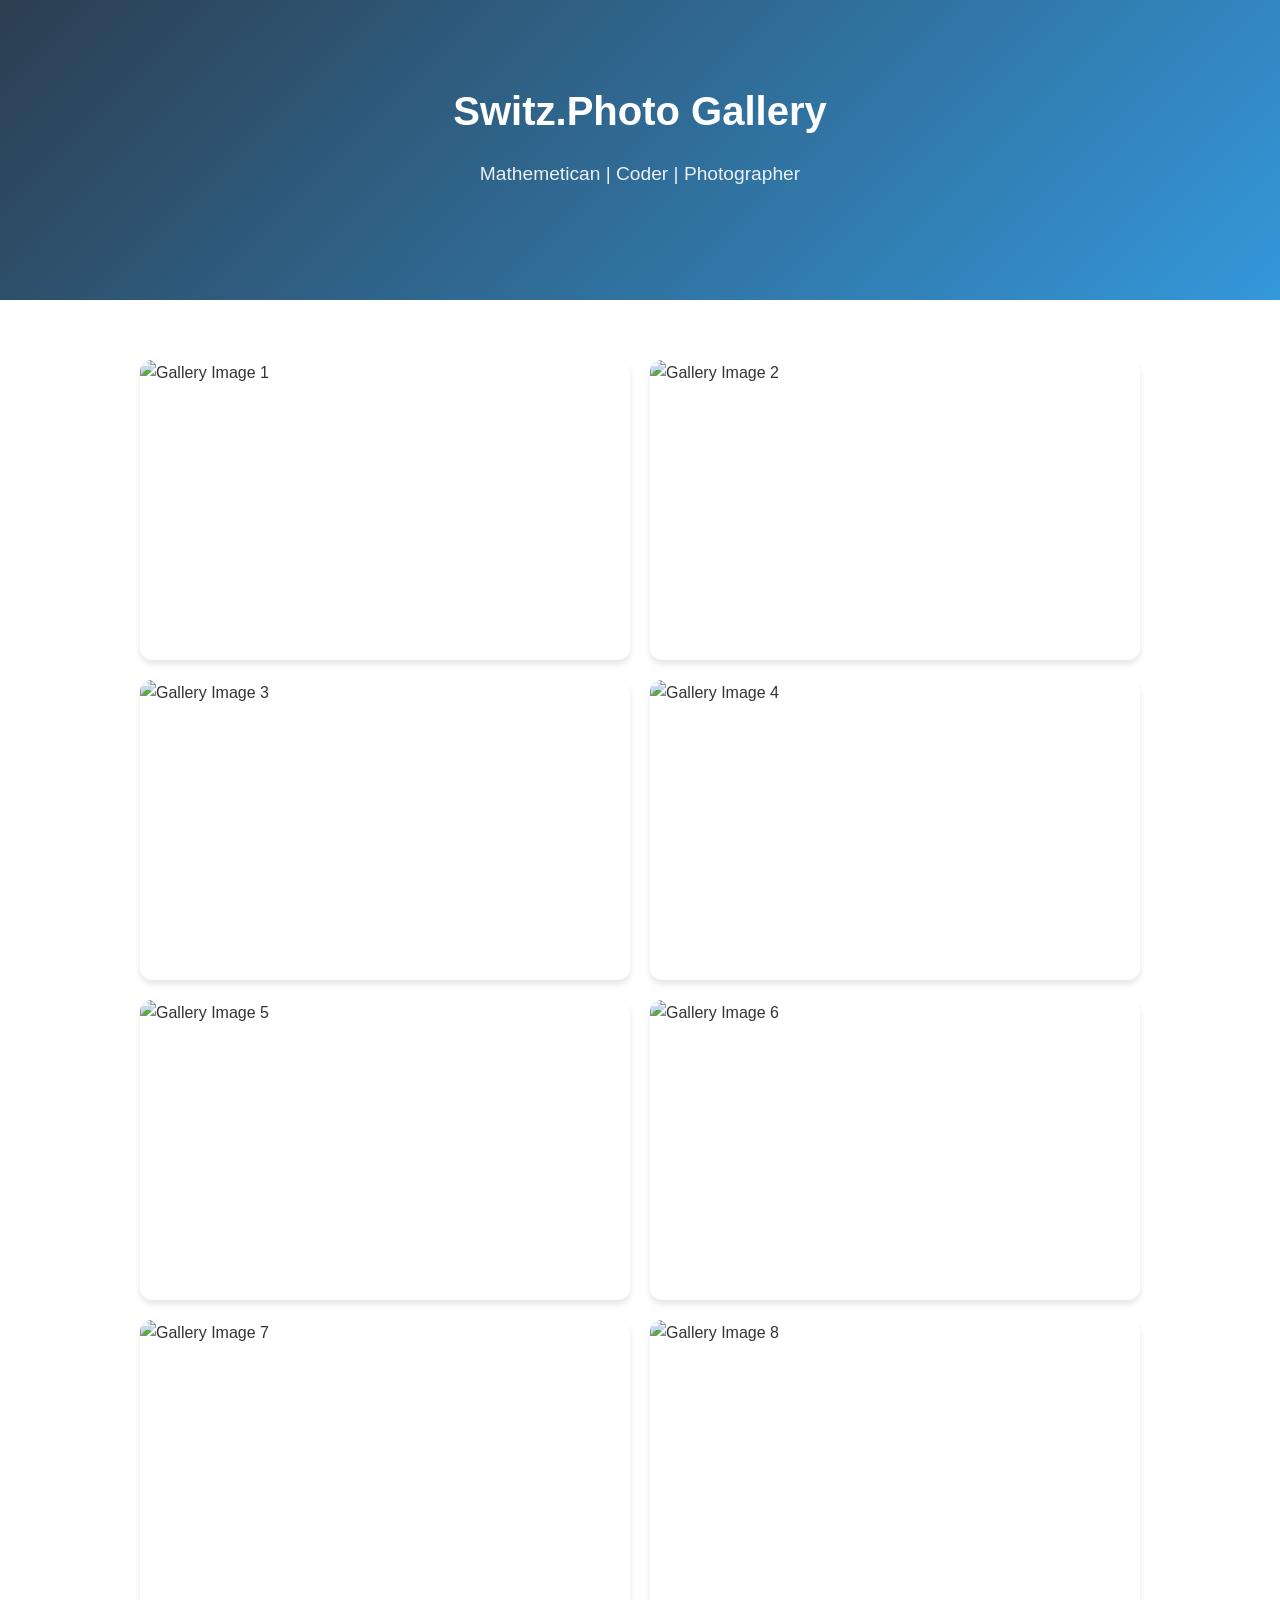
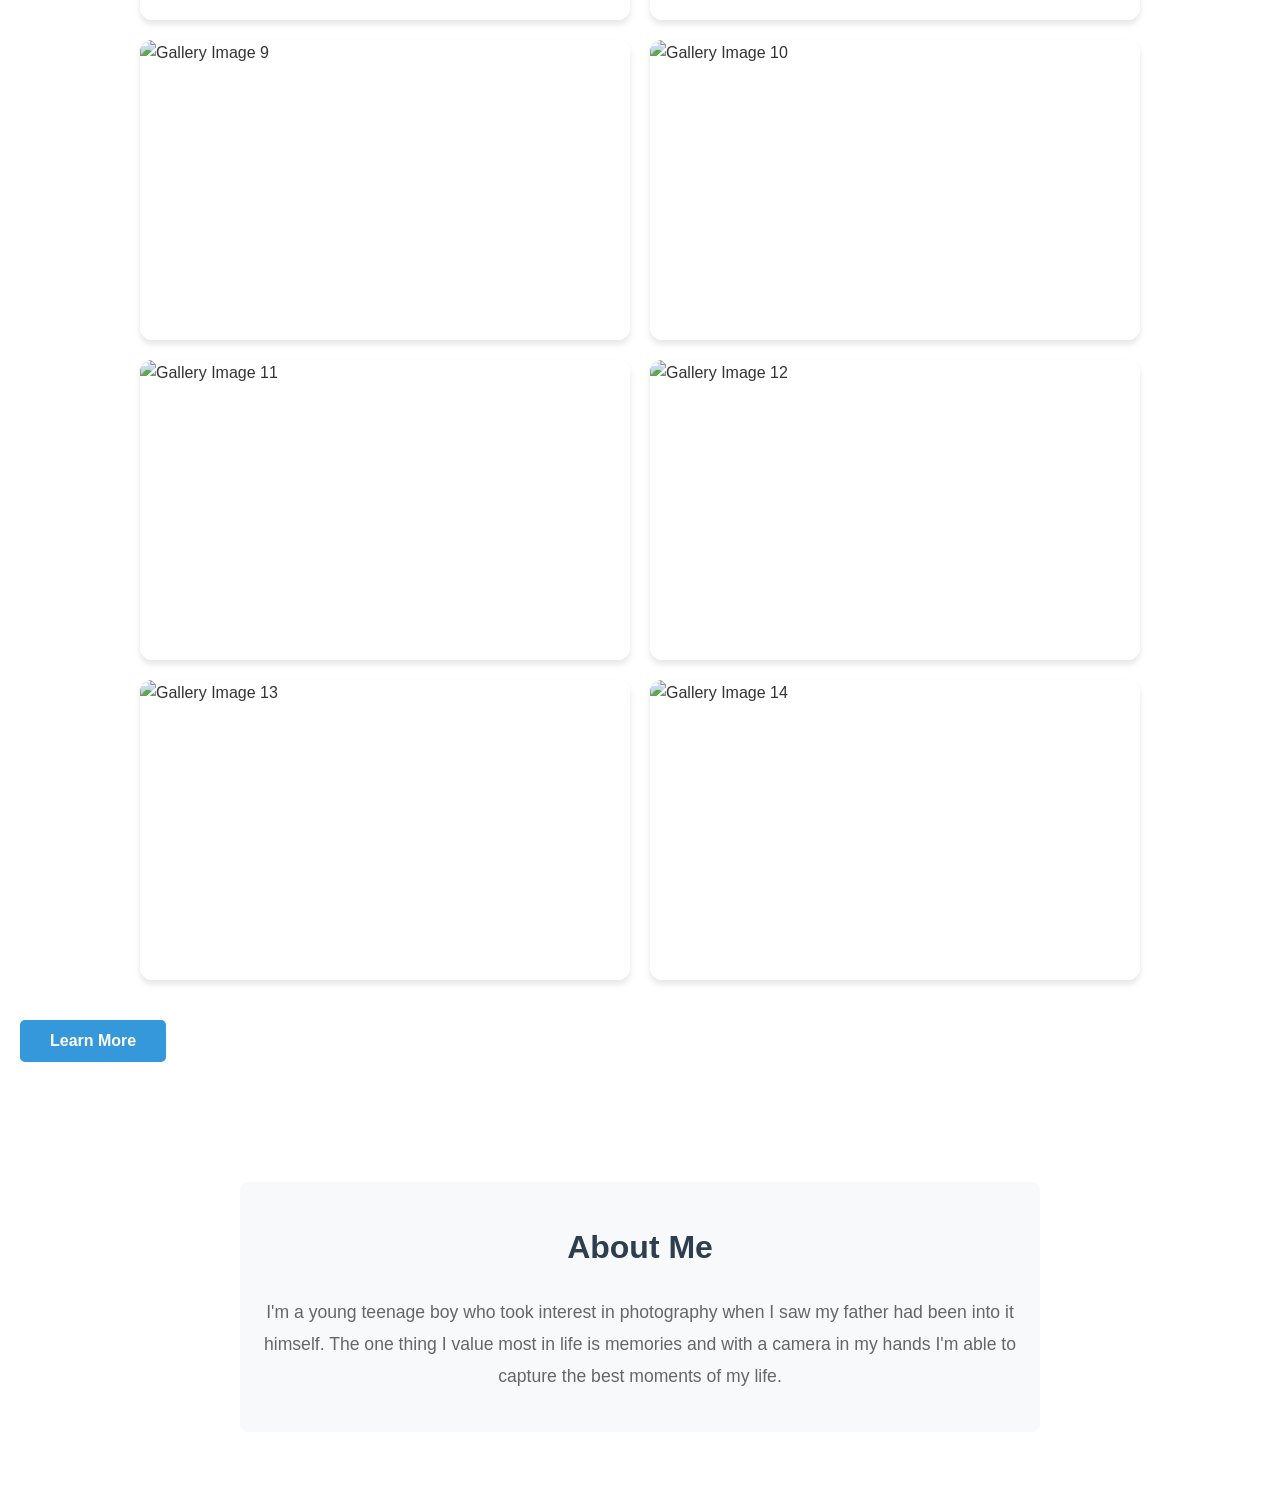
==== index.html @ 340852e8 "Structure Simple layout and design for Portfolio" ====
<!DOCTYPE html>
<html lang="en">
<head>
    <meta charset="UTF-8">
    <meta name="viewport" content="width=device-width, initial-scale=1.0">
    <meta name="description" content="Ty G - Full Stack Developer Portfolio">
    <title>Switz.Photo Gallery</title>
    <link rel="stylesheet" href="css/style.css">
    <link rel="stylesheet" href="css/responsive.css">
</head>
<body>
    <main>
        <section id="home" class="hero">
            <h1>Switz.Photo Gallery</h1>
            <p>Mathemetican | Coder | Photographer</p>
        </section>

        <section class="gallery">
            <div class="gallery-grid">
                <img src="" alt="Gallery Image 1" class="gallery-item">
                <img src="" alt="Gallery Image 2" class="gallery-item">
                <img src="" alt="Gallery Image 3" class="gallery-item">
                <img src="" alt="Gallery Image 4" class="gallery-item">
                <img src="" alt="Gallery Image 5" class="gallery-item">
                <img src="" alt="Gallery Image 6" class="gallery-item">
                <img src="" alt="Gallery Image 7" class="gallery-item">
                <img src="" alt="Gallery Image 8" class="gallery-item">
                <img src="" alt="Gallery Image 9" class="gallery-item">
                <img src="" alt="Gallery Image 10" class="gallery-item">
                <img src="" alt="Gallery Image 11" class="gallery-item">
                <img src="" alt="Gallery Image 12" class="gallery-item">
                <img src="" alt="Gallery Image 13" class="gallery-item">
                <img src="" alt="Gallery Image 14" class="gallery-item">
            </div>
            <button class="cta-btn"><a href="#about">Learn More</a></button>
        </section>

        <section id="about" class="about">
            <h2>About Me</h2>
            <p> I'm a young teenage boy who took interest in photography when I saw my father had been into it himself.
                The one thing I value most in life is memories and with a camera in my hands I'm able to capture the best moments
                of my life.
            </p>
        </section>
    </main>

    <script src="js/main.js"></script>
</body>
</html>
---- css/style.css ----
* {
    margin: 0;
    padding: 0;
    box-sizing: border-box;
}

:root {
    --primary-color: #2c3e50;
    --accent-color: #3498db;
    --text-dark: #333333;
    --text-light: #666666;
    --bg-white: #ffffff;
    --shadow: 0 4px 6px rgba(0, 0, 0, 0.1);
}

body {
    font-family: 'Segoe UI', Tahoma, Geneva, Verdana, sans-serif;
    background-color: var(--bg-white);
    color: var(--text-dark);
    line-height: 1.6;
}

/* ===== NAVBAR ===== */
.navbar {
    background-color: var(--primary-color);
    padding: 1rem 2rem;
    position: sticky;
    top: 0;
    z-index: 100;
    box-shadow: var(--shadow);
}

.navbar nav {
    display: flex;
    justify-content: space-between;
    align-items: center;
    max-width: 1200px;
    margin: 0 auto;
}

.logo {
    font-size: 1.5rem;
    font-weight: bold;
    color: var(--accent-color);
}

.nav-links {
    display: flex;
    list-style: none;
    gap: 2rem;
}

.nav-links a {
    color: var(--bg-white);
    text-decoration: none;
    font-weight: 500;
    transition: color 0.3s ease;
}

.nav-links a:hover {
    color: var(--accent-color);
}

/* ===== HERO SECTION ===== */
.hero {
    background: linear-gradient(135deg, var(--primary-color), var(--accent-color));
    color: var(--bg-white);
    padding: 60px 20px;
    text-align: center;
    min-height: 300px;
    display: flex;
    flex-direction: column;
    justify-content: center;
    align-items: center;
}

.hero h1 {
    font-size: 2.5rem;
    margin-bottom: 1rem;
}

.hero p {
    font-size: 1.2rem;
    margin-bottom: 2rem;
    opacity: 0.9;
}

/* ===== GALLERY SECTION ===== */
.gallery {
    padding: 60px 20px;
    background-color: var(--bg-white);
}

.gallery-grid {
    display: grid;
    grid-template-columns: repeat(2, 1fr);
    gap: 20px;
    max-width: 1000px;
    margin: 0 auto 40px;
}

.gallery-item {
    width: 100%;
    height: 300px;
    object-fit: cover;
    border-radius: 12px;
    cursor: pointer;
    transition: transform 0.3s ease, box-shadow 0.3s ease;
    box-shadow: var(--shadow);
}

.gallery-item:hover {
    transform: scale(1.05);
    box-shadow: 0 8px 12px rgba(0, 0, 0, 0.2);
}

/* ===== CTA BUTTON ===== */
.cta-btn {
    background-color: var(--accent-color);
    color: var(--bg-white);
    padding: 12px 30px;
    border: none;
    border-radius: 5px;
    font-size: 1rem;
    font-weight: bold;
    cursor: pointer;
    transition: background-color 0.3s ease, transform 0.2s ease;
    display: inline-block;
    text-align: center;
}

.cta-btn:hover {
    background-color: #2980b9;
    transform: translateY(-2px);
}

.cta-btn a {
    color: var(--bg-white);
    text-decoration: none;
}

/* ===== ABOUT SECTION ===== */
.about {
    max-width: 800px;
    margin: 60px auto;
    padding: 40px 20px;
    background-color: #f8f9fa;
    border-radius: 8px;
    text-align: center;
}

.about h2 {
    font-size: 2rem;
    color: var(--primary-color);
    margin-bottom: 1.5rem;
}

.about p {
    font-size: 1.1rem;
    color: var(--text-light);
    line-height: 1.8;
}

/* ===== FOOTER ===== */
footer {
    background-color: var(--primary-color);
    color: var(--bg-white);
    text-align: center;
    padding: 2rem;
    margin-top: 4rem;
}

.social-links {
    display: flex;
    justify-content: center;
    gap: 2rem;
    flex-wrap: wrap;
}

.social-links a {
    color: var(--accent-color);
    text-decoration: none;
    font-weight: 500;
    transition: color 0.3s ease;
}

.social-links a:hover {
    color: var(--bg-white);
}
---- css/responsive.css ----
/* ===== TABLET (max-width: 768px) ===== */
@media (max-width: 768px) {
    .logo {
        font-size: 1.2rem;
    }

    .nav-links {
        gap: 1rem;
    }

    .nav-links a {
        font-size: 0.95rem;
    }

    .hero h1 {
        font-size: 2rem;
    }

    .hero p {
        font-size: 1rem;
    }

    .gallery-grid {
        grid-template-columns: repeat(2, 1fr);
        gap: 15px;
    }

    .gallery-item {
        height: 250px;
    }

    .about h2 {
        font-size: 1.5rem;
    }

    .about p {
        font-size: 1rem;
    }

    .cta-btn {
        padding: 10px 25px;
        font-size: 0.95rem;
    }
}

/* ===== MOBILE (max-width: 480px) ===== */
@media (max-width: 480px) {
    .navbar nav {
        flex-direction: column;
        gap: 1rem;
    }

    .nav-links {
        gap: 1rem;
        flex-direction: column;
        text-align: center;
    }

    .hero {
        padding: 40px 15px;
        min-height: 250px;
    }

    .hero h1 {
        font-size: 1.5rem;
    }

    .hero p {
        font-size: 0.95rem;
    }

    .gallery {
        padding: 40px 15px;
    }

    .gallery-grid {
        grid-template-columns: 1fr;
        gap: 15px;
    }

    .gallery-item {
        height: 250px;
    }

    .about {
        margin: 40px 15px;
        padding: 30px 15px;
    }

    .about h2 {
        font-size: 1.3rem;
    }

    .about p {
        font-size: 0.95rem;
    }

    .cta-btn {
        padding: 10px 20px;
        font-size: 0.9rem;
    }

    .social-links {
        gap: 1rem;
    }
}
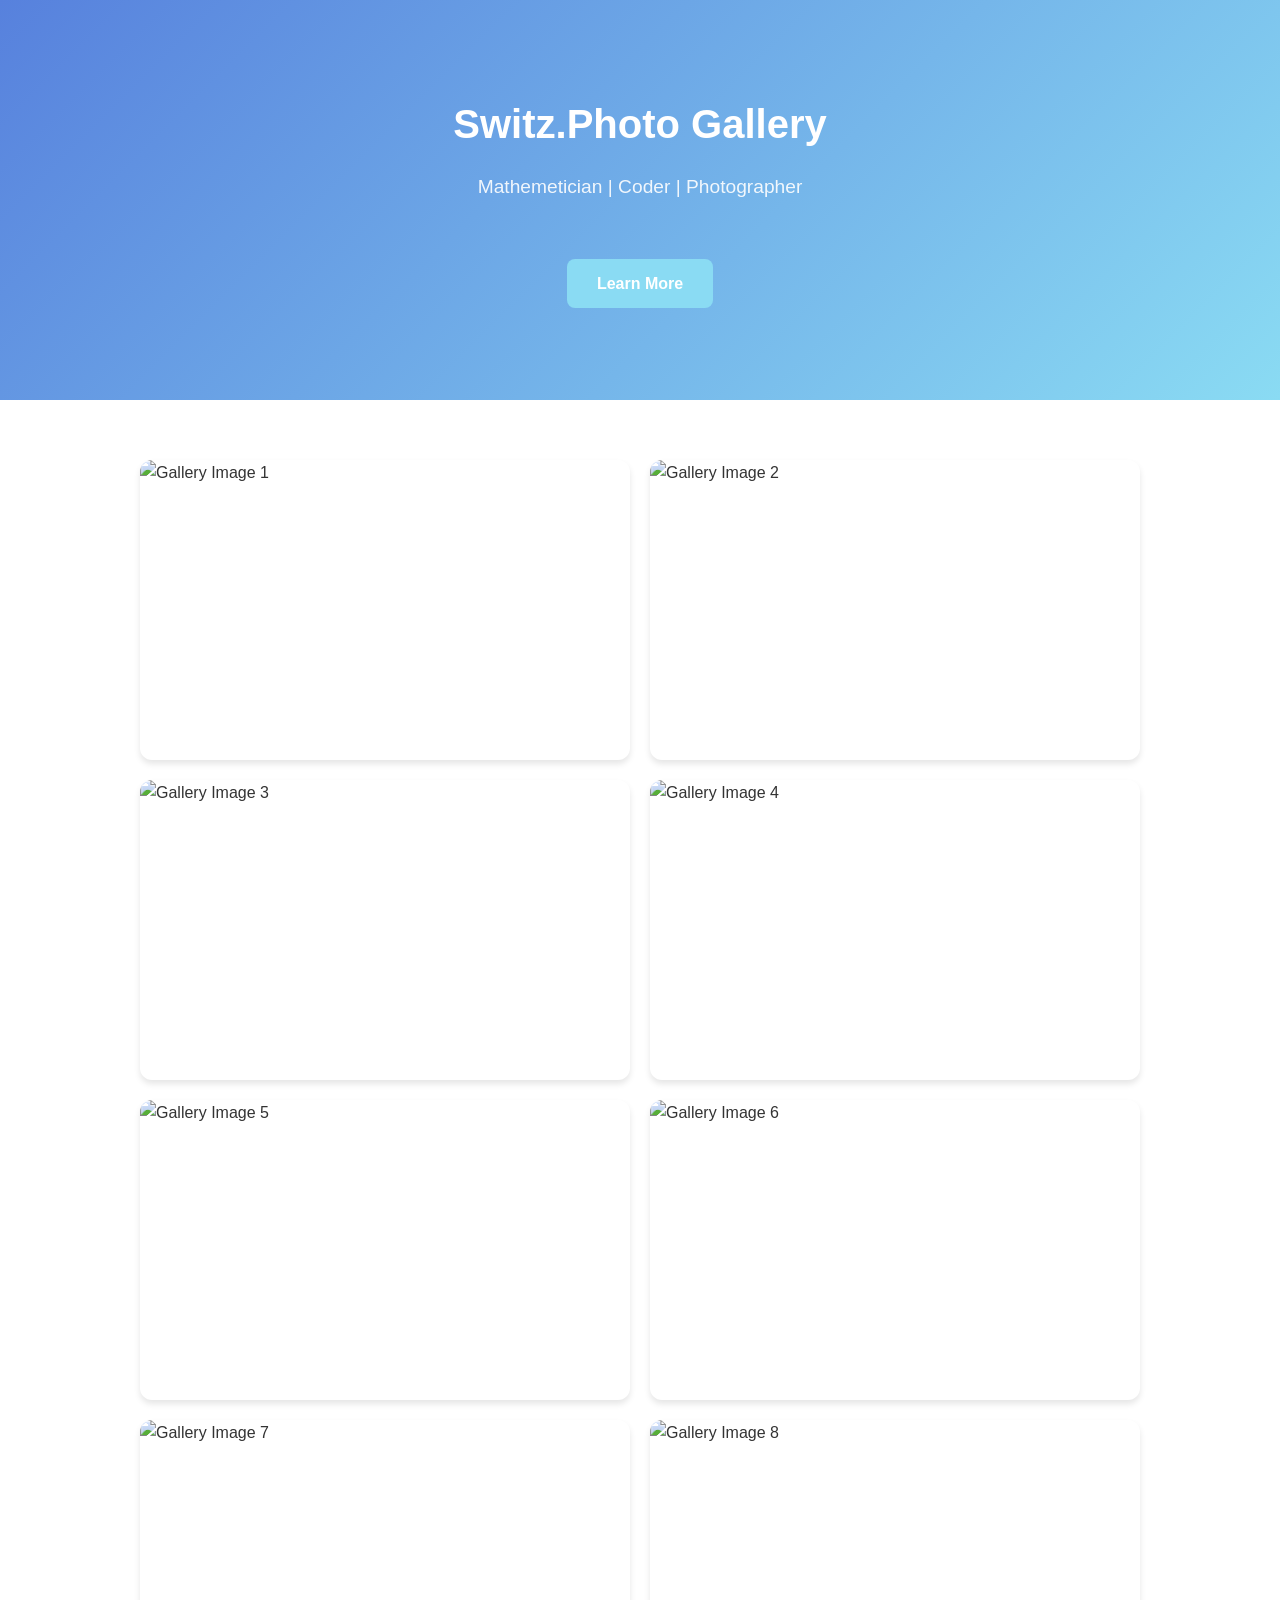
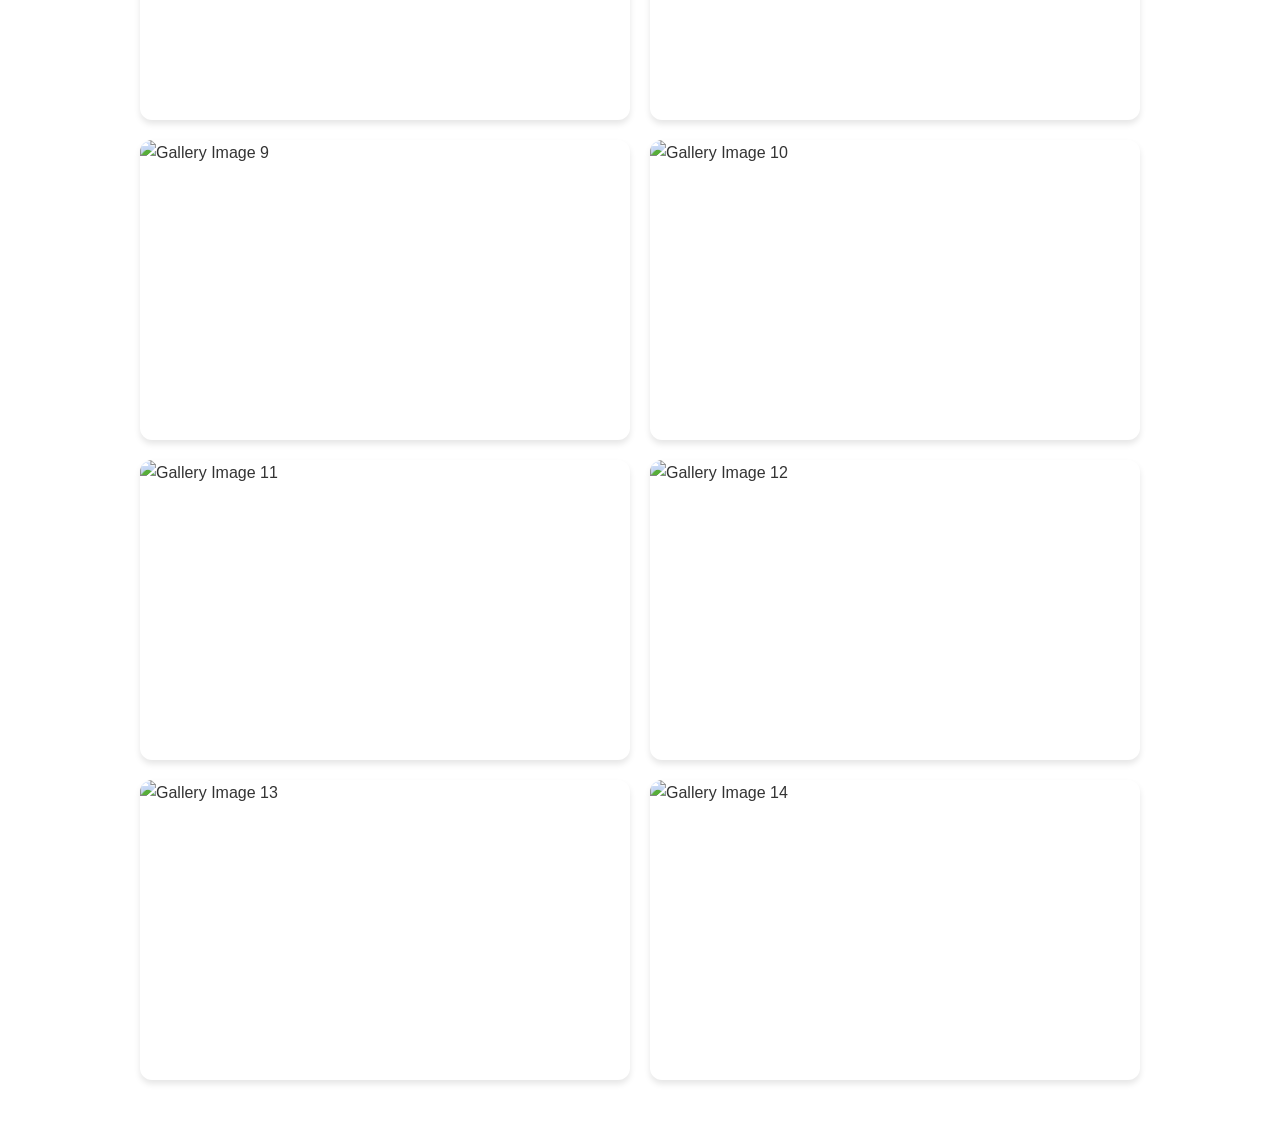
==== commit 8dc2381a: "New Page Added a new page and configured colors" ====
--- a/index.html
+++ b/index.html
@@ -12,7 +12,8 @@
     <main>
         <section id="home" class="hero">
             <h1>Switz.Photo Gallery</h1>
-            <p>Mathemetican | Coder | Photographer</p>
+            <p>Mathemetician | Coder | Photographer</p>
+            <a href="about.html" class="cta-btn">Learn More</a>
         </section>
 
         <section class="gallery">
@@ -32,18 +33,9 @@
                 <img src="" alt="Gallery Image 13" class="gallery-item">
                 <img src="" alt="Gallery Image 14" class="gallery-item">
             </div>
-            <button class="cta-btn"><a href="#about">Learn More</a></button>
-        </section>
-
-        <section id="about" class="about">
-            <h2>About Me</h2>
-            <p> I'm a young teenage boy who took interest in photography when I saw my father had been into it himself.
-                The one thing I value most in life is memories and with a camera in my hands I'm able to capture the best moments
-                of my life.
-            </p>
         </section>
     </main>
-
+    
     <script src="js/main.js"></script>
 </body>
 </html>
--- a/css/style.css
+++ b/css/style.css
@@ -5,8 +5,8 @@
 }
 
 :root {
-    --primary-color: #2c3e50;
-    --accent-color: #3498db;
+    --primary-color: #5781dd;
+    --accent-color: #8adbf3;
     --text-dark: #333333;
     --text-light: #666666;
     --bg-white: #ffffff;
@@ -15,9 +15,10 @@
 
 body {
     font-family: 'Segoe UI', Tahoma, Geneva, Verdana, sans-serif;
-    background-color: var(--bg-white);
+    background: linear-gradient(135deg, var(--primary-color), var(--accent-color));
     color: var(--text-dark);
     line-height: 1.6;
+    min-height: 100vh;
 }
 
 /* ===== NAVBAR ===== */
@@ -65,9 +66,9 @@
 .hero {
     background: linear-gradient(135deg, var(--primary-color), var(--accent-color));
     color: var(--bg-white);
-    padding: 60px 20px;
+    padding: 80px 20px;
     text-align: center;
-    min-height: 300px;
+    min-height: 400px;
     display: flex;
     flex-direction: column;
     justify-content: center;
@@ -85,6 +86,9 @@
     opacity: 0.9;
 }
 
+/* ===== GALLERY SECTION ===== */
+/* ===== GALLERY SECTION ===== */
+/* ===== GALLERY SECTION ===== */
 /* ===== GALLERY SECTION ===== */
 .gallery {
     padding: 60px 20px;
@@ -96,7 +100,7 @@
     grid-template-columns: repeat(2, 1fr);
     gap: 20px;
     max-width: 1000px;
-    margin: 0 auto 40px;
+    margin: 0 auto;
 }
 
 .gallery-item {
@@ -105,45 +109,70 @@
     object-fit: cover;
     border-radius: 12px;
     cursor: pointer;
-    transition: transform 0.3s ease, box-shadow 0.3s ease;
     box-shadow: var(--shadow);
+    position: relative;
+    overflow: hidden;
+    transition: transform 0.2s ease, box-shadow 0.3s ease;
+}
+
+.gallery-item::before {
+    content: '';
+    position: absolute;
+    top: 0;
+    left: 0;
+    width: 100%;
+    height: 100%;
+    background: radial-gradient(circle 150px at var(--mouse-x, 50%) var(--mouse-y, 50%), rgba(138, 219, 243, 0.3), transparent 80%);
+    pointer-events: none;
+    opacity: 0;
+    transition: opacity 0.3s ease;
+    border-radius: 12px;
+    z-index: 1;
 }
 
 .gallery-item:hover {
-    transform: scale(1.05);
-    box-shadow: 0 8px 12px rgba(0, 0, 0, 0.2);
+    transform: scale(1.08);
+    box-shadow: 0 12px 20px rgba(87, 129, 221, 0.4);
+}
+
+.gallery-item:hover::before {
+    opacity: 1;
 }
 
 /* ===== CTA BUTTON ===== */
 .cta-btn {
     background-color: var(--accent-color);
-    color: var(--bg-white);
+    margin-top: 1.5rem;
     padding: 12px 30px;
     border: none;
-    border-radius: 5px;
+    border-radius: 8px;
     font-size: 1rem;
-    font-weight: bold;
+    font-weight: 600;
+    color: white;
     cursor: pointer;
-    transition: background-color 0.3s ease, transform 0.2s ease;
+    text-decoration: none;
     display: inline-block;
-    text-align: center;
+    transition: transform 0.3s ease, box-shadow 0.3s ease;
+    z-index: 10;
+    position: relative;
+    pointer-events: auto;
 }
 
 .cta-btn:hover {
-    background-color: #2980b9;
     transform: translateY(-2px);
-}
-
-.cta-btn a {
-    color: var(--bg-white);
-    text-decoration: none;
-}
+    box-shadow: 0 8px 16px rgba(87, 129, 221, 0.3);
+}
+
+.cta-btn:active {
+    transform: translateY(0);
+}
+
 
 /* ===== ABOUT SECTION ===== */
 .about {
     max-width: 800px;
     margin: 60px auto;
-    padding: 40px 20px;
+    padding: 60px 20px;
     background-color: #f8f9fa;
     border-radius: 8px;
     text-align: center;
@@ -159,15 +188,6 @@
     font-size: 1.1rem;
     color: var(--text-light);
     line-height: 1.8;
-}
-
-/* ===== FOOTER ===== */
-footer {
-    background-color: var(--primary-color);
-    color: var(--bg-white);
-    text-align: center;
-    padding: 2rem;
-    margin-top: 4rem;
 }
 
 .social-links {
@@ -186,4 +206,4 @@
 
 .social-links a:hover {
     color: var(--bg-white);
-}
+}
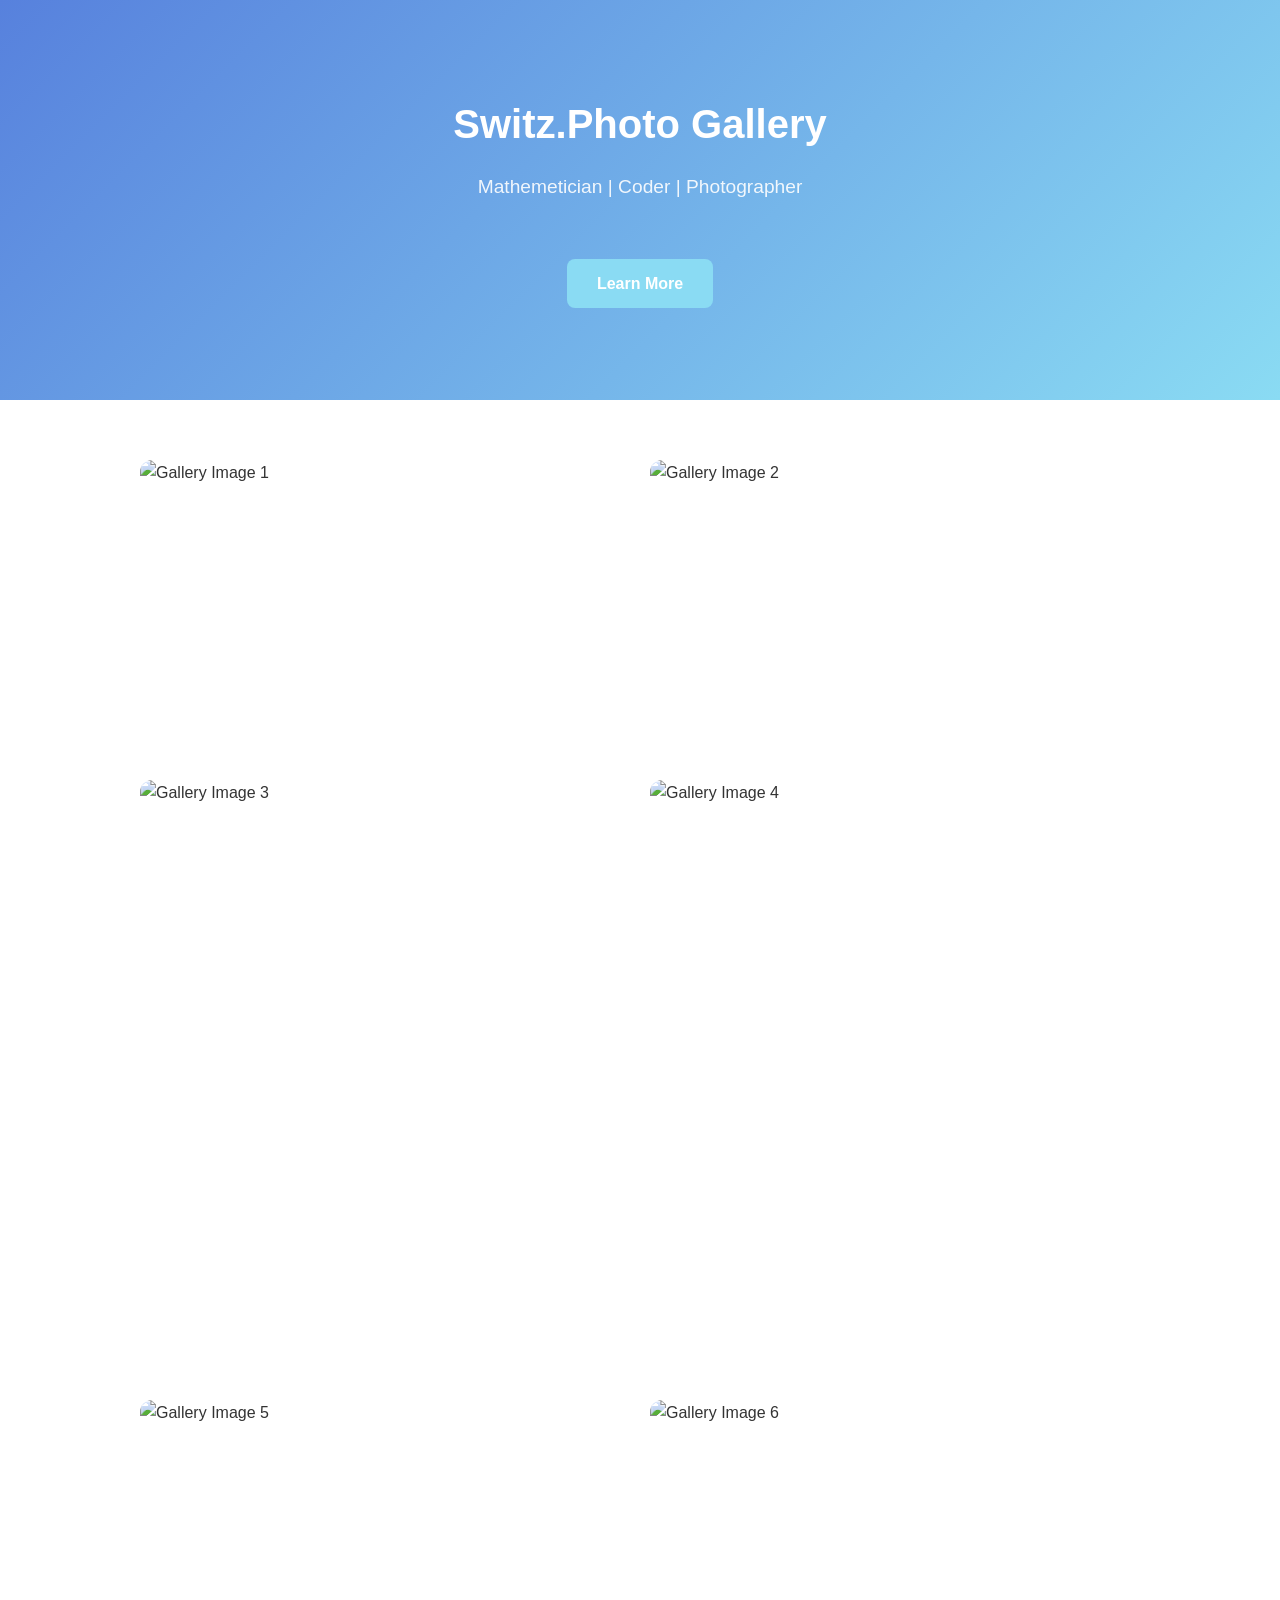
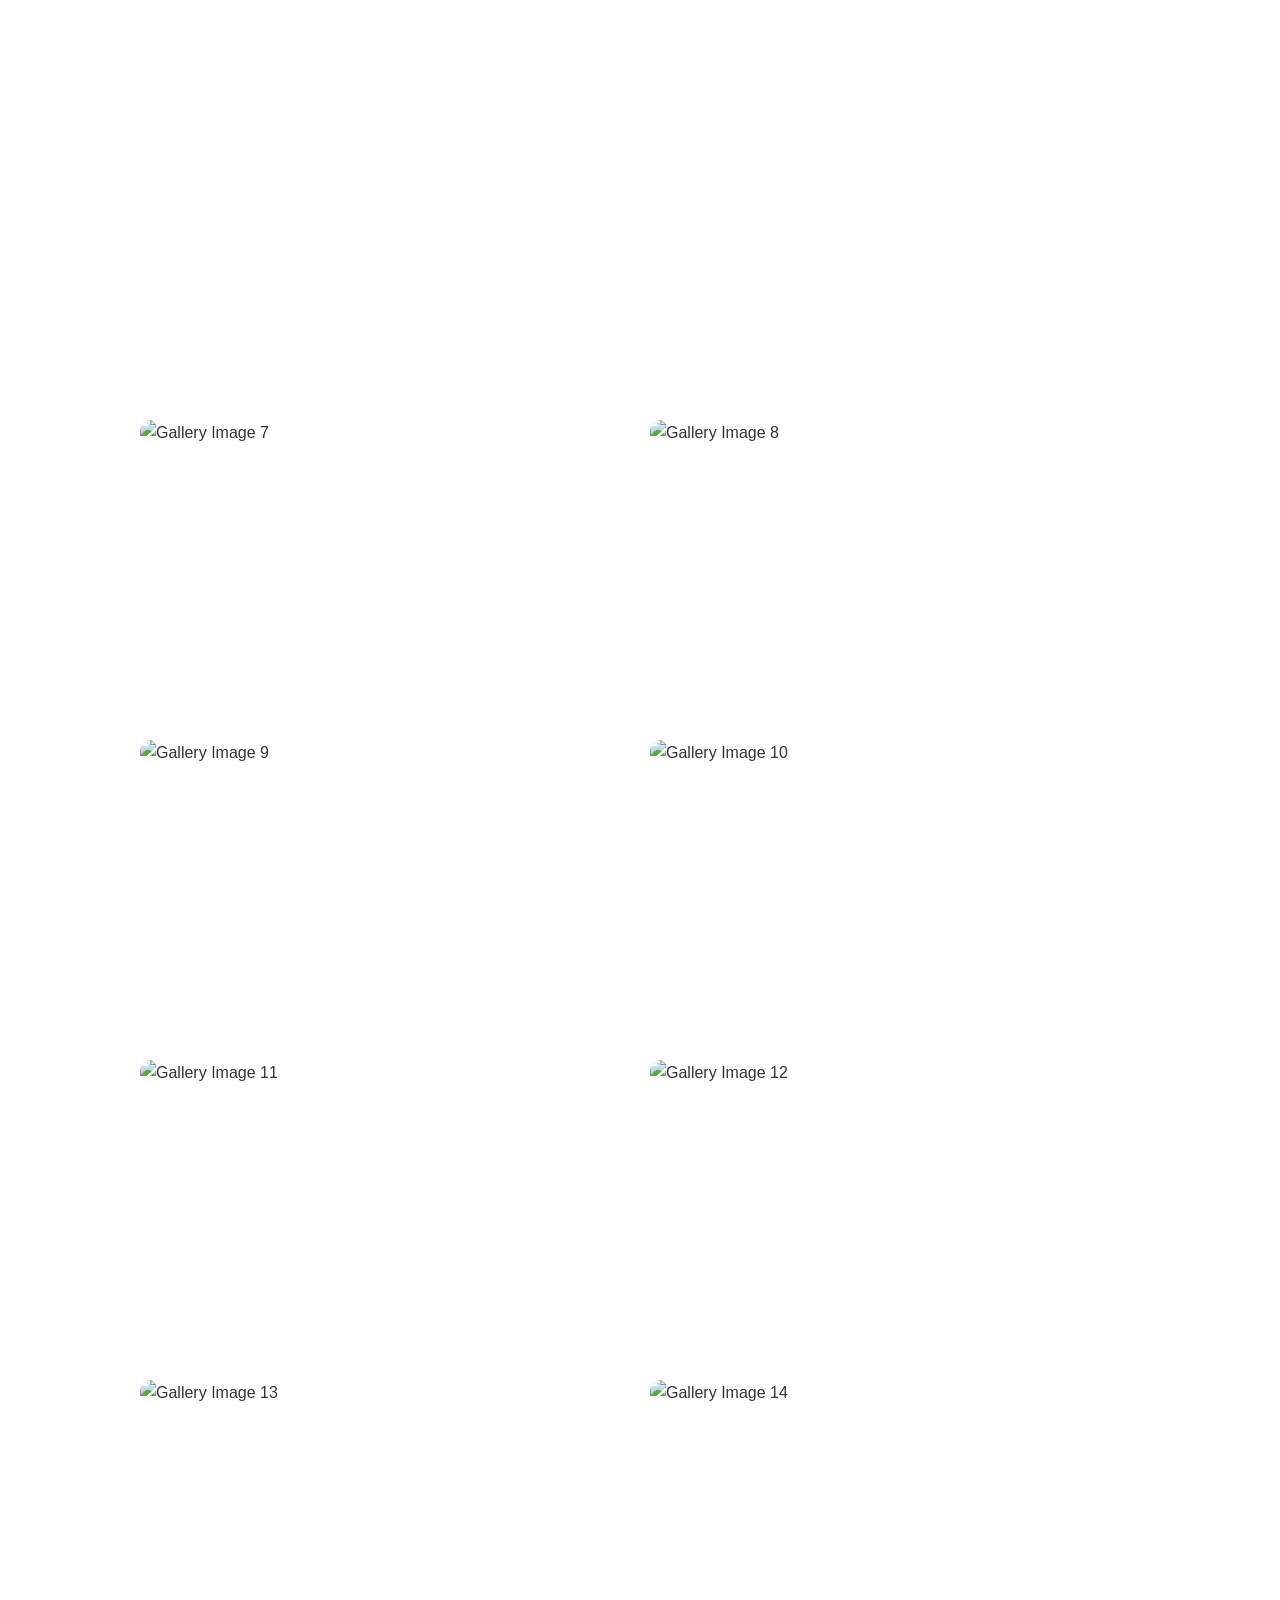
==== commit 18f82d58: "Pictures Added 14 pictures, 4 of which are vertical" ====
--- a/index.html
+++ b/index.html
@@ -18,20 +18,20 @@
 
         <section class="gallery">
             <div class="gallery-grid">
-                <img src="" alt="Gallery Image 1" class="gallery-item">
-                <img src="" alt="Gallery Image 2" class="gallery-item">
-                <img src="" alt="Gallery Image 3" class="gallery-item">
-                <img src="" alt="Gallery Image 4" class="gallery-item">
-                <img src="" alt="Gallery Image 5" class="gallery-item">
-                <img src="" alt="Gallery Image 6" class="gallery-item">
-                <img src="" alt="Gallery Image 7" class="gallery-item">
-                <img src="" alt="Gallery Image 8" class="gallery-item">
-                <img src="" alt="Gallery Image 9" class="gallery-item">
-                <img src="" alt="Gallery Image 10" class="gallery-item">
-                <img src="" alt="Gallery Image 11" class="gallery-item">
-                <img src="" alt="Gallery Image 12" class="gallery-item">
-                <img src="" alt="Gallery Image 13" class="gallery-item">
-                <img src="" alt="Gallery Image 14" class="gallery-item">
+                <img src="Boys Photo Mount Jungfrau.jpg" alt="Gallery Image 1" class="gallery-item">
+                <img src="Grindelwald Mountains.jpg" alt="Gallery Image 2" class="gallery-item">
+                <img src="Lint Chocolate Museum Zurich.jpg" alt="Gallery Image 3" class="gallery-item vertical">
+                <img src="Waterfall Lauterbrunnen.jpg" alt="Gallery Image 4" class="gallery-item vertical">
+                <img src="Lucerne Ferry.jpg" alt="Gallery Image 5" class="gallery-item vertical">
+                <img src="\Mount Jungfrau.jpg" alt="Gallery Image 6" class="gallery-item vertical">
+                <img src="Lucerne Mountains.jpg" alt="Gallery Image 7" class="gallery-item">
+                <img src="Lucerne Urban Buildings.jpg" alt="Gallery Image 8" class="gallery-item">
+                <img src="Lucerne Lion Monument.jpg" alt="Gallery Image 9" class="gallery-item">
+                <img src="Mount Titlis Wyatt.jpg" alt="Gallery Image 10" class="gallery-item">
+                <img src="Mountains Lauterbrunnen.jpg" alt="Gallery Image 11" class="gallery-item">
+                <img src="River Nature Zurmatt.jpg" alt="Gallery Image 12" class="gallery-item">
+                <img src="Lucerne Black-White Mountains.jpg" alt="Gallery Image 13" class="gallery-item">
+                <img src="Zurich Dark Building.jpg" alt="Gallery Image 14" class="gallery-item">
             </div>
         </section>
     </main>
--- a/css/style.css
+++ b/css/style.css
@@ -97,27 +97,29 @@
 
 .gallery-grid {
     display: grid;
-    grid-template-columns: repeat(2, 1fr);
+    grid-template-columns: repeat(2, 1fr);  /* Change to 4 columns */
     gap: 20px;
     max-width: 1000px;
     margin: 0 auto;
+    justify-items: start;
 }
 
 .gallery-item {
     width: 100%;
     height: 300px;
+    display: block;
+    border-radius: 12px;
     object-fit: cover;
-    border-radius: 12px;
-    cursor: pointer;
-    box-shadow: var(--shadow);
     position: relative;
     overflow: hidden;
     transition: transform 0.2s ease, box-shadow 0.3s ease;
-}
+    image-rendering: -webkit-optimize-contrast;  /* Sharp scaling */
+}
+
 
 .gallery-item::before {
     content: '';
-    position: absolute;
+    position: relative;
     top: 0;
     left: 0;
     width: 100%;
@@ -137,6 +139,11 @@
 
 .gallery-item:hover::before {
     opacity: 1;
+}
+
+.gallery-item.vertical {
+    height: 600px;
+    width: 100%;
 }
 
 /* ===== CTA BUTTON ===== */
@@ -206,4 +213,4 @@
 
 .social-links a:hover {
     color: var(--bg-white);
-}+}
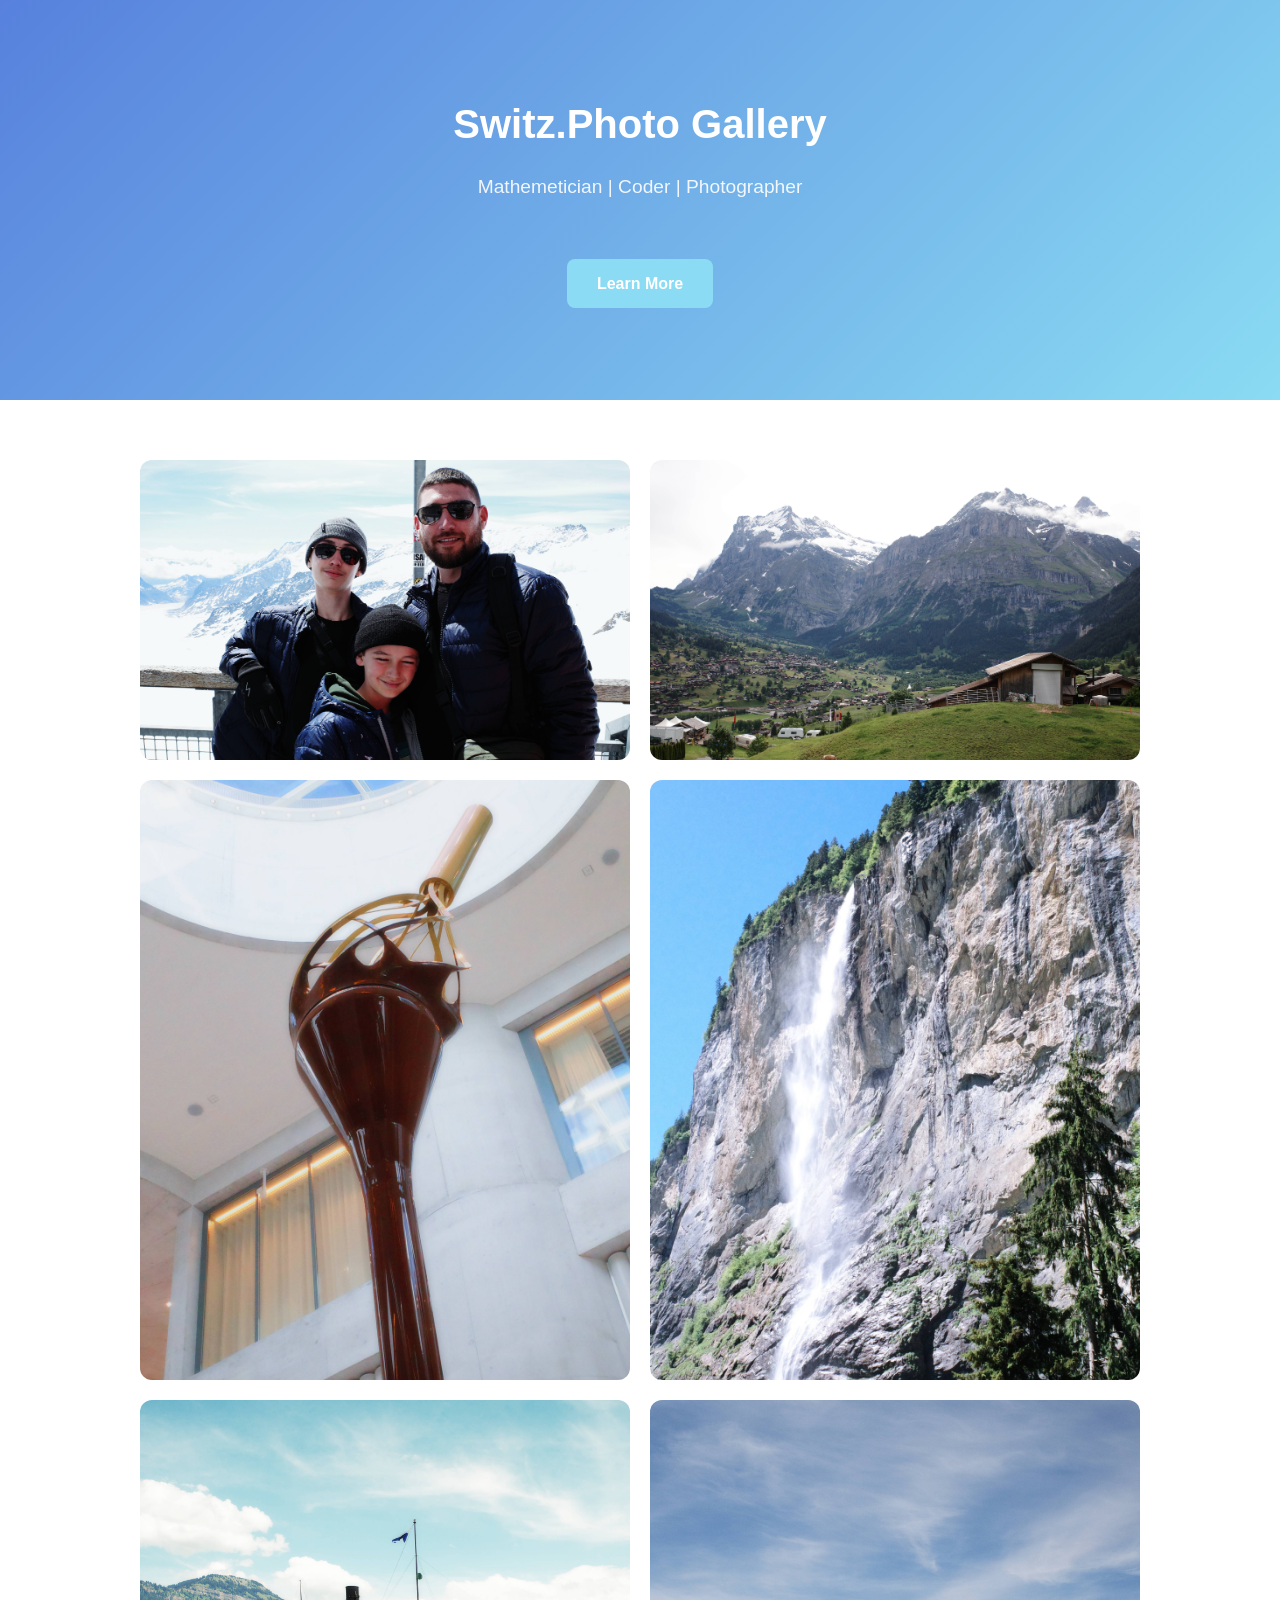
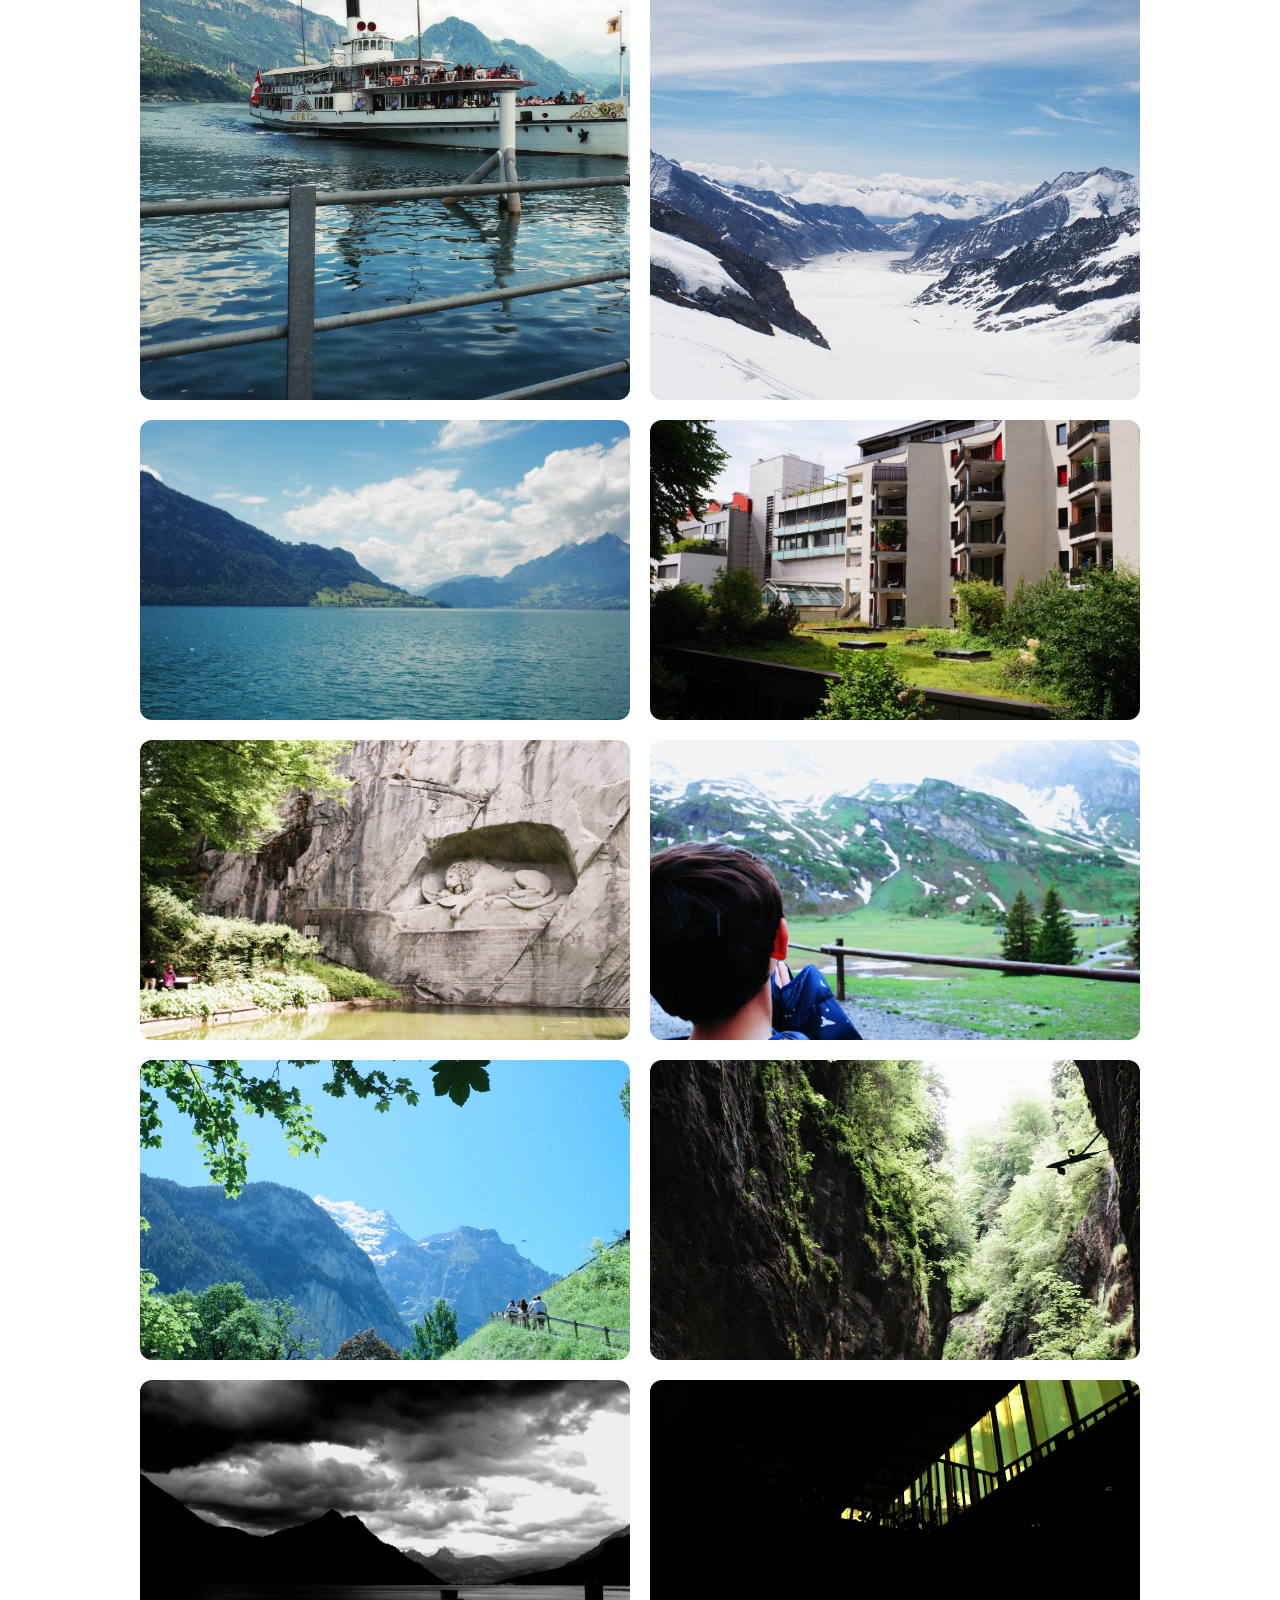
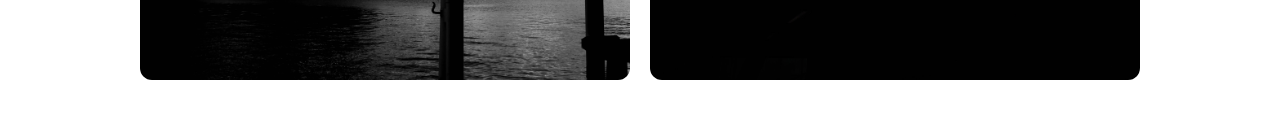
==== commit 3aba07e2: "Fixed quailty issues" ====
--- a/index.html
+++ b/index.html
@@ -18,20 +18,20 @@
 
         <section class="gallery">
             <div class="gallery-grid">
-                <img src="Boys Photo Mount Jungfrau.jpg" alt="Gallery Image 1" class="gallery-item">
-                <img src="Grindelwald Mountains.jpg" alt="Gallery Image 2" class="gallery-item">
-                <img src="Lint Chocolate Museum Zurich.jpg" alt="Gallery Image 3" class="gallery-item vertical">
-                <img src="Waterfall Lauterbrunnen.jpg" alt="Gallery Image 4" class="gallery-item vertical">
-                <img src="Lucerne Ferry.jpg" alt="Gallery Image 5" class="gallery-item vertical">
-                <img src="\Mount Jungfrau.jpg" alt="Gallery Image 6" class="gallery-item vertical">
-                <img src="Lucerne Mountains.jpg" alt="Gallery Image 7" class="gallery-item">
-                <img src="Lucerne Urban Buildings.jpg" alt="Gallery Image 8" class="gallery-item">
-                <img src="Lucerne Lion Monument.jpg" alt="Gallery Image 9" class="gallery-item">
-                <img src="Mount Titlis Wyatt.jpg" alt="Gallery Image 10" class="gallery-item">
-                <img src="Mountains Lauterbrunnen.jpg" alt="Gallery Image 11" class="gallery-item">
-                <img src="River Nature Zurmatt.jpg" alt="Gallery Image 12" class="gallery-item">
-                <img src="Lucerne Black-White Mountains.jpg" alt="Gallery Image 13" class="gallery-item">
-                <img src="Zurich Dark Building.jpg" alt="Gallery Image 14" class="gallery-item">
+                <img src="images/Boys Photo Mount Jungfrau.jpg" alt="Gallery Image 1" class="gallery-item">
+                <img src="images/Grindelwald Mountains.jpg" alt="Gallery Image 2" class="gallery-item">
+                <img src="images/Lint Chocolate Museum Zurich.jpg" alt="Gallery Image 3" class="gallery-item vertical">
+                <img src="images/Waterfall Lauterbrunnen.jpg" alt="Gallery Image 4" class="gallery-item vertical">
+                <img src="images/Lucerne Ferry.jpg" alt="Gallery Image 5" class="gallery-item vertical">
+                <img src="images/Mount Jungfrau.jpg" alt="Gallery Image 6" class="gallery-item vertical">
+                <img src="images/Lucerne Mountains.jpg" alt="Gallery Image 7" class="gallery-item">
+                <img src="images/Lucerne Urban Buildings.jpg" alt="Gallery Image 8" class="gallery-item">
+                <img src="images/Lucerne Lion Monument.jpg" alt="Gallery Image 9" class="gallery-item">
+                <img src="images/Mount Titlis Wyatt.jpg" alt="Gallery Image 10" class="gallery-item">
+                <img src="images/Mountains Lauterbrunnen.jpg" alt="Gallery Image 11" class="gallery-item">
+                <img src="images/River Nature Zurmatt.jpg" alt="Gallery Image 12" class="gallery-item">
+                <img src="images/Lucerne Black-White Mountains.jpg" alt="Gallery Image 13" class="gallery-item">
+                <img src="images/Zurich Dark Building.jpg" alt="Gallery Image 14" class="gallery-item">
             </div>
         </section>
     </main>
--- a/css/style.css
+++ b/css/style.css
@@ -110,10 +110,15 @@
     display: block;
     border-radius: 12px;
     object-fit: cover;
+    object-position: center;
     position: relative;
     overflow: hidden;
-    transition: transform 0.2s ease, box-shadow 0.3s ease;
-    image-rendering: -webkit-optimize-contrast;  /* Sharp scaling */
+    transition: transform 0.28s cubic-bezier(0.2, 0.8, 0.2, 1), box-shadow 0.3s ease;
+    transform-origin: center center;
+    transform: translateZ(0);
+    backface-visibility: hidden;
+    will-change: transform;
+    image-rendering: auto;
 }
 
 
@@ -133,7 +138,7 @@
 }
 
 .gallery-item:hover {
-    transform: scale(1.08);
+    transform: scale(1.03) translateZ(0);
     box-shadow: 0 12px 20px rgba(87, 129, 221, 0.4);
 }
 
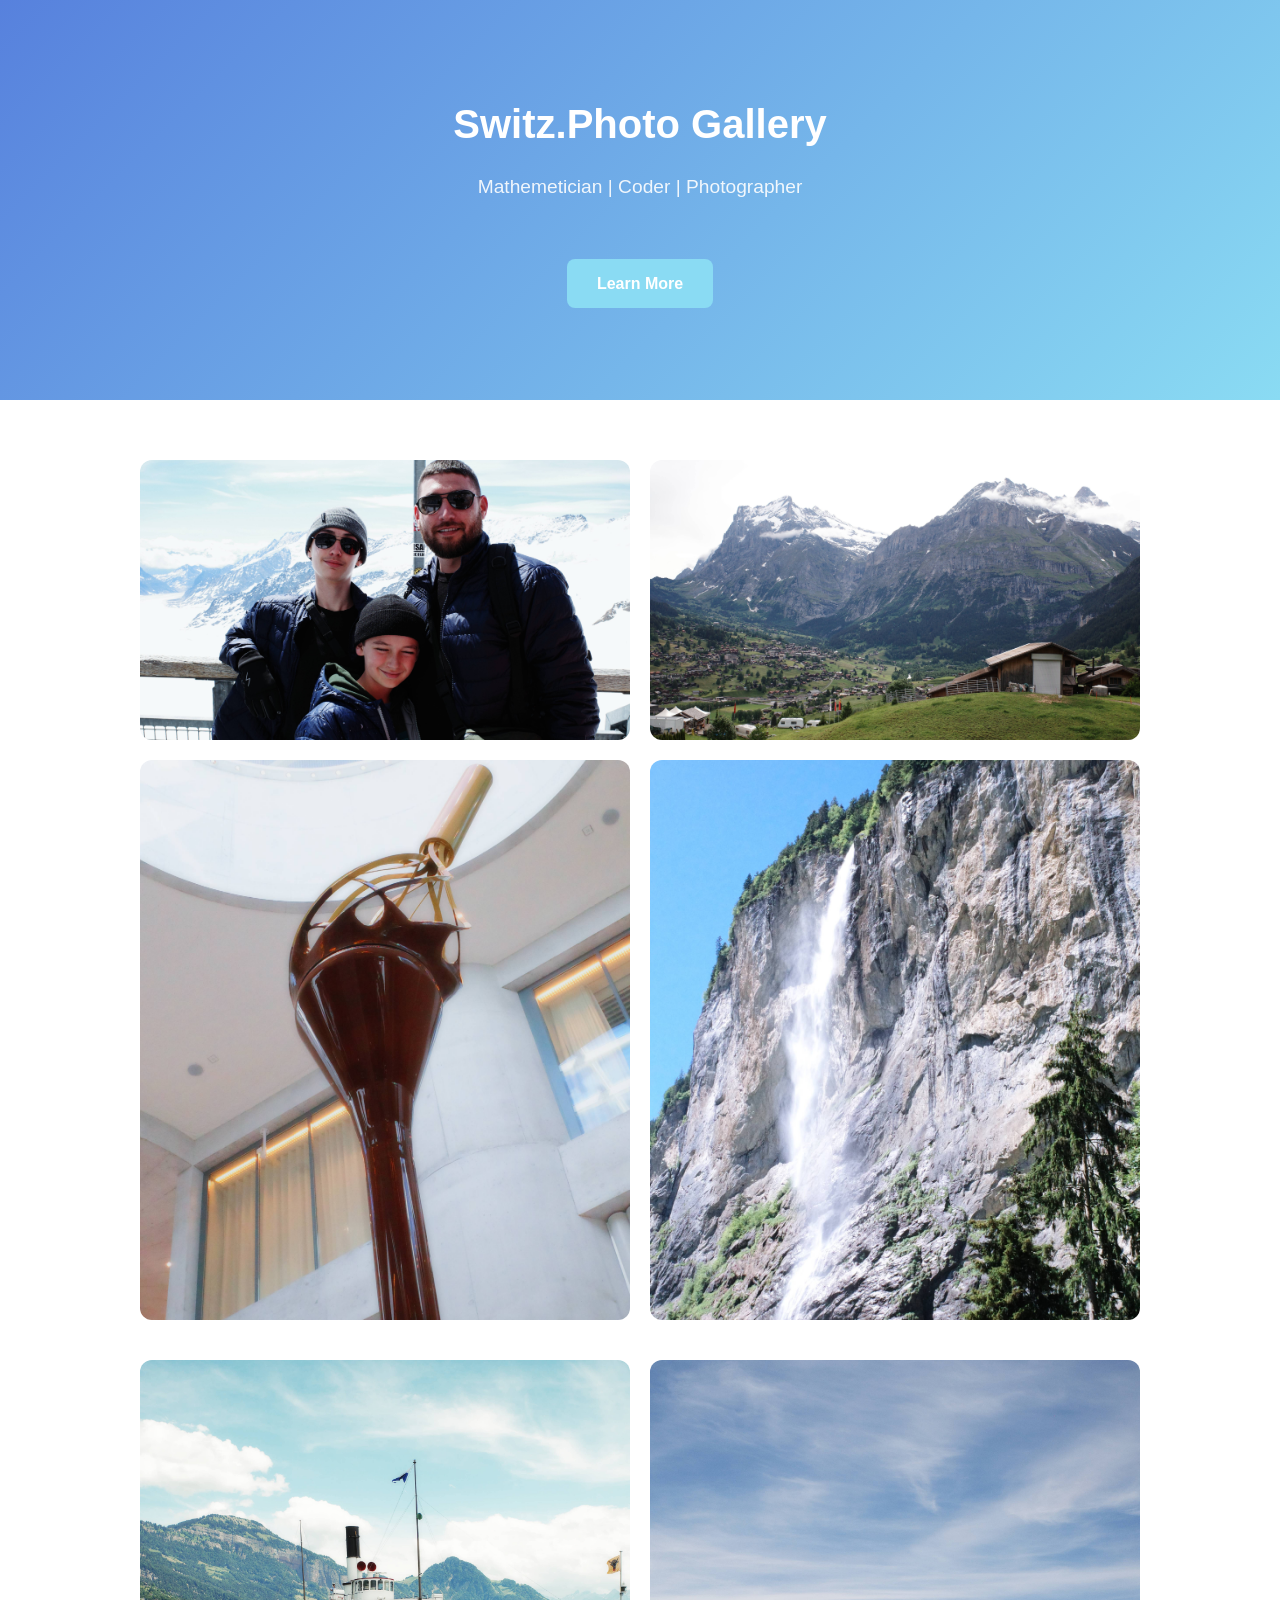
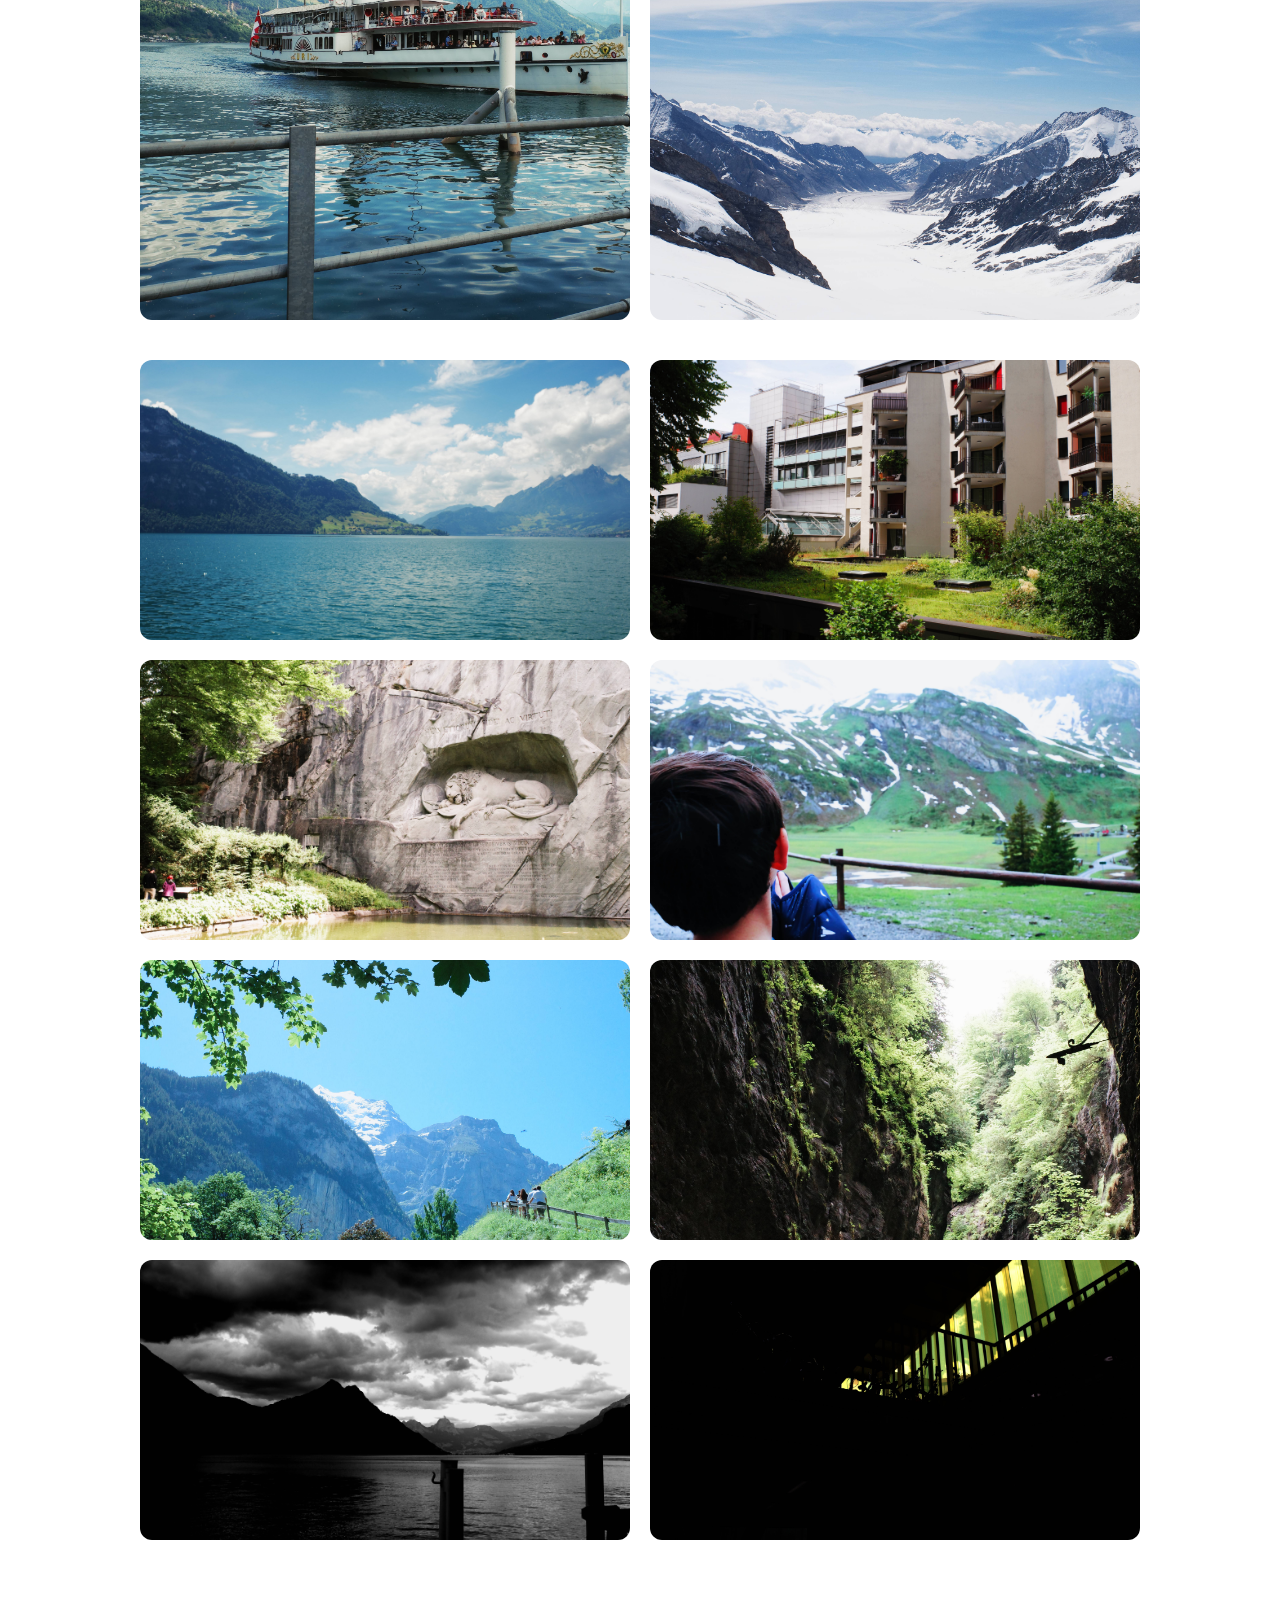
==== commit 3cc032f7: "Fixed height issues dependent on browser" ====
--- a/index.html
+++ b/index.html
@@ -5,8 +5,8 @@
     <meta name="viewport" content="width=device-width, initial-scale=1.0">
     <meta name="description" content="Ty G - Full Stack Developer Portfolio">
     <title>Switz.Photo Gallery</title>
-    <link rel="stylesheet" href="css/style.css">
-    <link rel="stylesheet" href="css/responsive.css">
+    <link rel="stylesheet" href="css/style.css?v=20260731">
+    <link rel="stylesheet" href="css/responsive.css?v=20260731">
 </head>
 <body>
     <main>
@@ -36,6 +36,6 @@
         </section>
     </main>
     
-    <script src="js/main.js"></script>
+    <script src="js/main.js?v=20260731"></script>
 </body>
 </html>
--- a/css/style.css
+++ b/css/style.css
@@ -97,16 +97,18 @@
 
 .gallery-grid {
     display: grid;
-    grid-template-columns: repeat(2, 1fr);  /* Change to 4 columns */
+    grid-template-columns: repeat(2, minmax(0, 1fr));
     gap: 20px;
     max-width: 1000px;
     margin: 0 auto;
-    justify-items: start;
+    align-items: start;
+    grid-auto-rows: minmax(280px, auto);
 }
 
 .gallery-item {
     width: 100%;
-    height: 300px;
+    height: 280px;
+    min-height: 280px;
     display: block;
     border-radius: 12px;
     object-fit: cover;
@@ -147,8 +149,10 @@
 }
 
 .gallery-item.vertical {
-    height: 600px;
-    width: 100%;
+    height: 560px;
+    min-height: 560px;
+    grid-row: span 2;
+    aspect-ratio: 3 / 4;
 }
 
 /* ===== CTA BUTTON ===== */
--- a/css/responsive.css
+++ b/css/responsive.css
@@ -27,6 +27,13 @@
 
     .gallery-item {
         height: 250px;
+        min-height: 250px;
+    }
+
+    .gallery-item.vertical {
+        height: 360px;
+        min-height: 360px;
+        grid-row: span 2;
     }
 
     .about h2 {
@@ -80,6 +87,13 @@
 
     .gallery-item {
         height: 250px;
+        min-height: 250px;
+    }
+
+    .gallery-item.vertical {
+        height: 320px;
+        min-height: 320px;
+        grid-row: span 2;
     }
 
     .about {
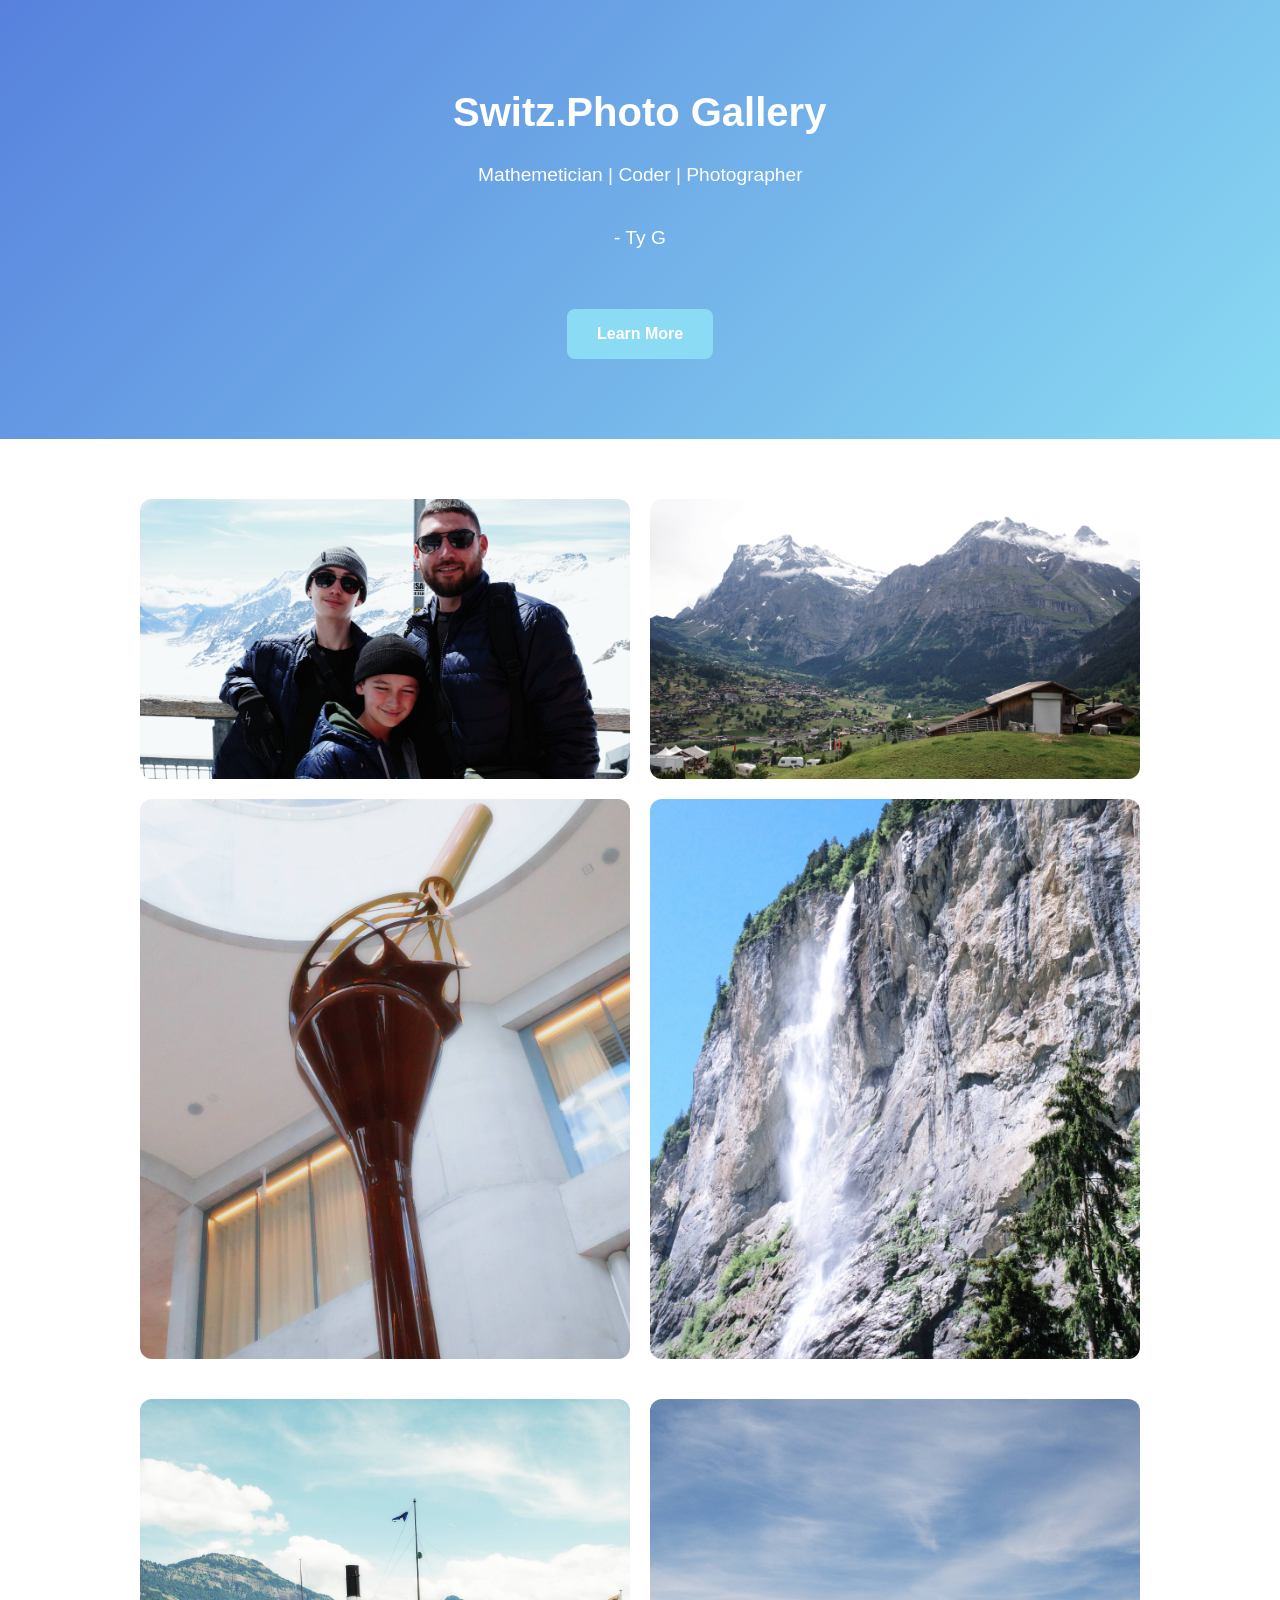
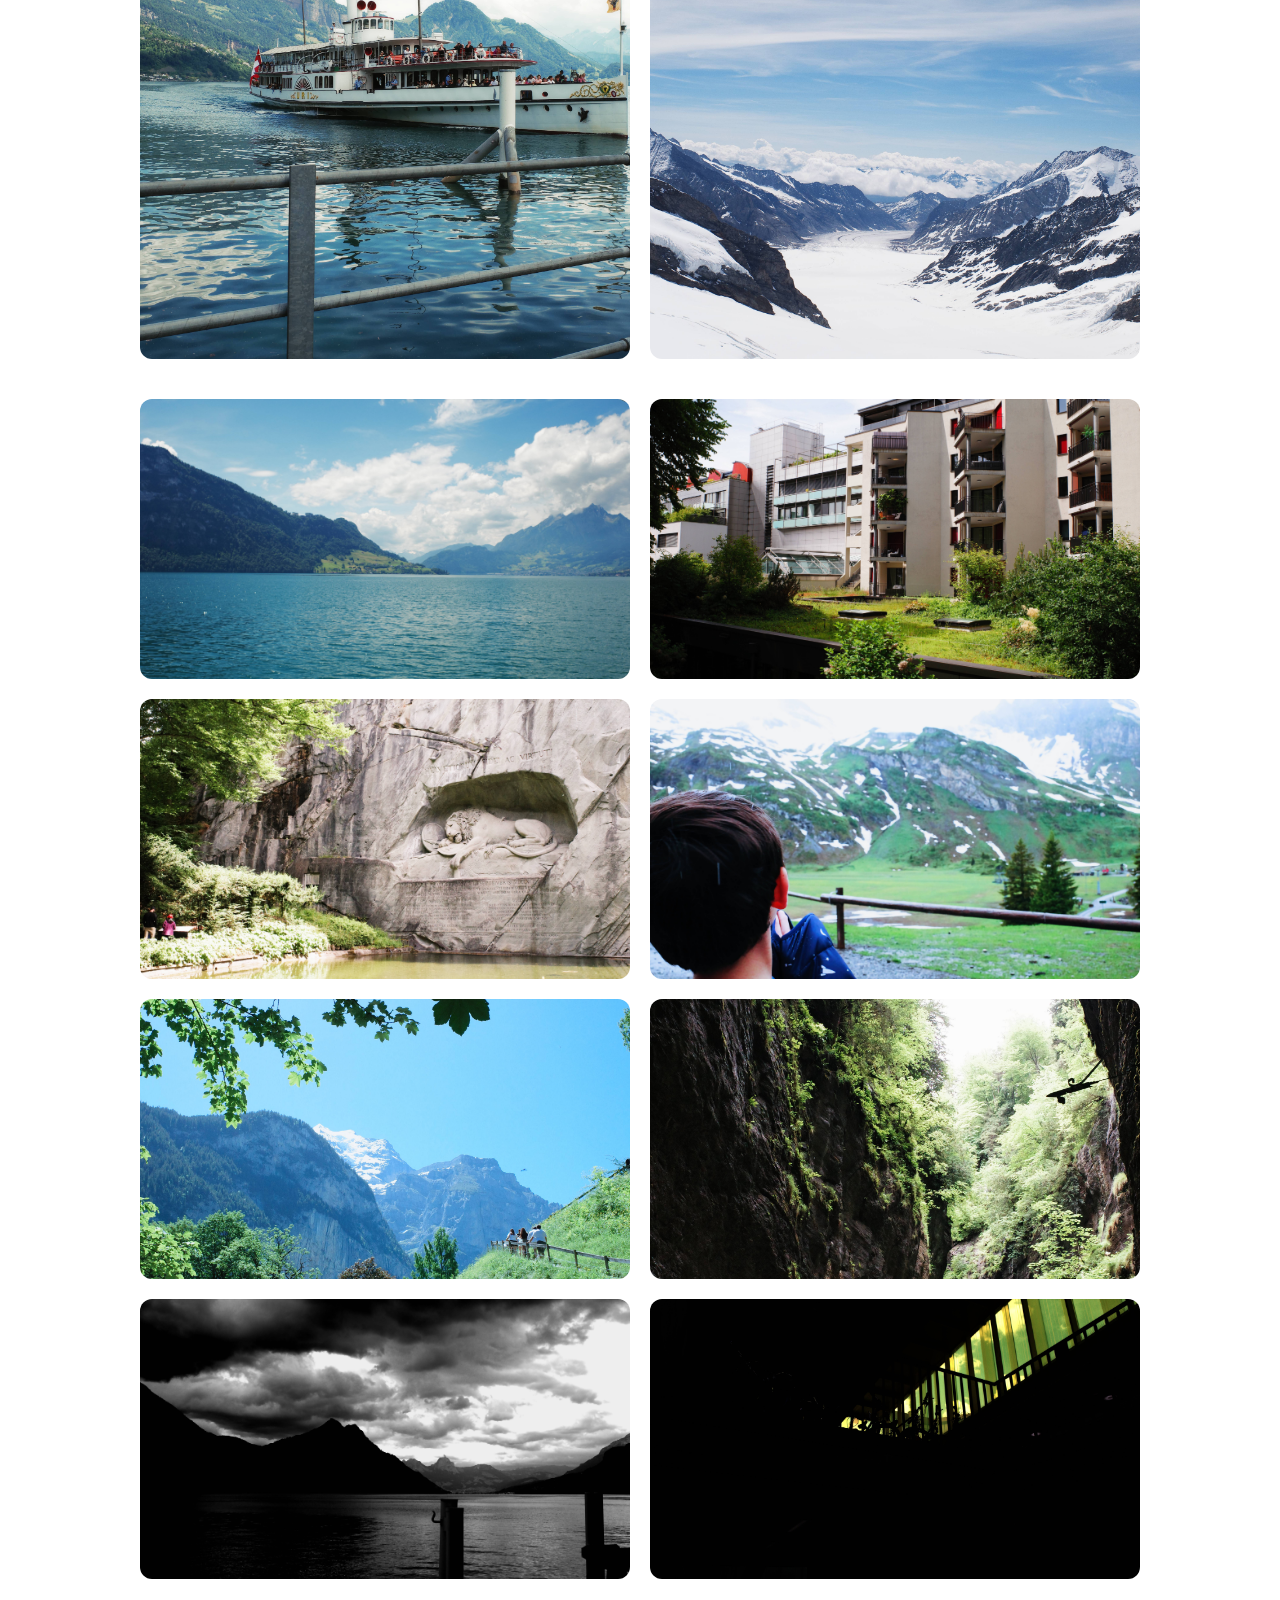
==== commit cee8b20c: "Added animations, and a gif" ====
--- a/index.html
+++ b/index.html
@@ -13,6 +13,7 @@
         <section id="home" class="hero">
             <h1>Switz.Photo Gallery</h1>
             <p>Mathemetician | Coder | Photographer</p>
+            <p> - Ty G</p>
             <a href="about.html" class="cta-btn">Learn More</a>
         </section>
 
--- a/css/style.css
+++ b/css/style.css
@@ -19,6 +19,8 @@
     color: var(--text-dark);
     line-height: 1.6;
     min-height: 100vh;
+    overflow-x: hidden;
+    animation: pageFadeIn 0.5s ease-out both;
 }
 
 /* ===== NAVBAR ===== */
@@ -78,12 +80,14 @@
 .hero h1 {
     font-size: 2.5rem;
     margin-bottom: 1rem;
+    animation: fadeUp 0.8s ease-out both;
 }
 
 .hero p {
     font-size: 1.2rem;
     margin-bottom: 2rem;
     opacity: 0.9;
+    animation: fadeUp 0.8s ease-out 0.1s both;
 }
 
 /* ===== GALLERY SECTION ===== */
@@ -121,6 +125,13 @@
     backface-visibility: hidden;
     will-change: transform;
     image-rendering: auto;
+    opacity: 0;
+    animation: fadeUp 0.9s cubic-bezier(0.2, 0.8, 0.2, 1) forwards;
+}
+
+.gallery-item:hover {
+    transform: scale(1.03) translateZ(0);
+    box-shadow: 0 12px 20px rgba(87, 129, 221, 0.4);
 }
 
 
@@ -139,11 +150,6 @@
     z-index: 1;
 }
 
-.gallery-item:hover {
-    transform: scale(1.03) translateZ(0);
-    box-shadow: 0 12px 20px rgba(87, 129, 221, 0.4);
-}
-
 .gallery-item:hover::before {
     opacity: 1;
 }
@@ -153,6 +159,26 @@
     min-height: 560px;
     grid-row: span 2;
     aspect-ratio: 3 / 4;
+}
+
+@keyframes fadeUp {
+    from {
+        opacity: 0;
+        transform: translateY(22px) scale(0.98);
+    }
+    to {
+        opacity: 1;
+        transform: translateY(0) scale(1);
+    }
+}
+
+@keyframes pageFadeIn {
+    from {
+        opacity: 0;
+    }
+    to {
+        opacity: 1;
+    }
 }
 
 /* ===== CTA BUTTON ===== */
@@ -172,10 +198,11 @@
     z-index: 10;
     position: relative;
     pointer-events: auto;
+    animation: fadeUp 0.8s ease-out 0.2s both;
 }
 
 .cta-btn:hover {
-    transform: translateY(-2px);
+    transform: translateY(-2px) scale(1.03);
     box-shadow: 0 8px 16px rgba(87, 129, 221, 0.3);
 }
 
@@ -198,12 +225,26 @@
     font-size: 2rem;
     color: var(--primary-color);
     margin-bottom: 1.5rem;
+    animation: fadeUp 0.8s ease-out both;
 }
 
 .about p {
     font-size: 1.1rem;
     color: var(--text-light);
     line-height: 1.8;
+    animation: fadeUp 0.8s ease-out 0.1s both;
+    margin-bottom: 1.5rem;
+}
+
+.about-gif {
+    display: block;
+    width: min(100%, 220px);
+    margin: 0.75rem auto 1rem;
+    border-radius: 12px;
+}
+
+.about .cta-btn {
+    animation: fadeUp 0.8s ease-out 0.2s both;
 }
 
 .social-links {
